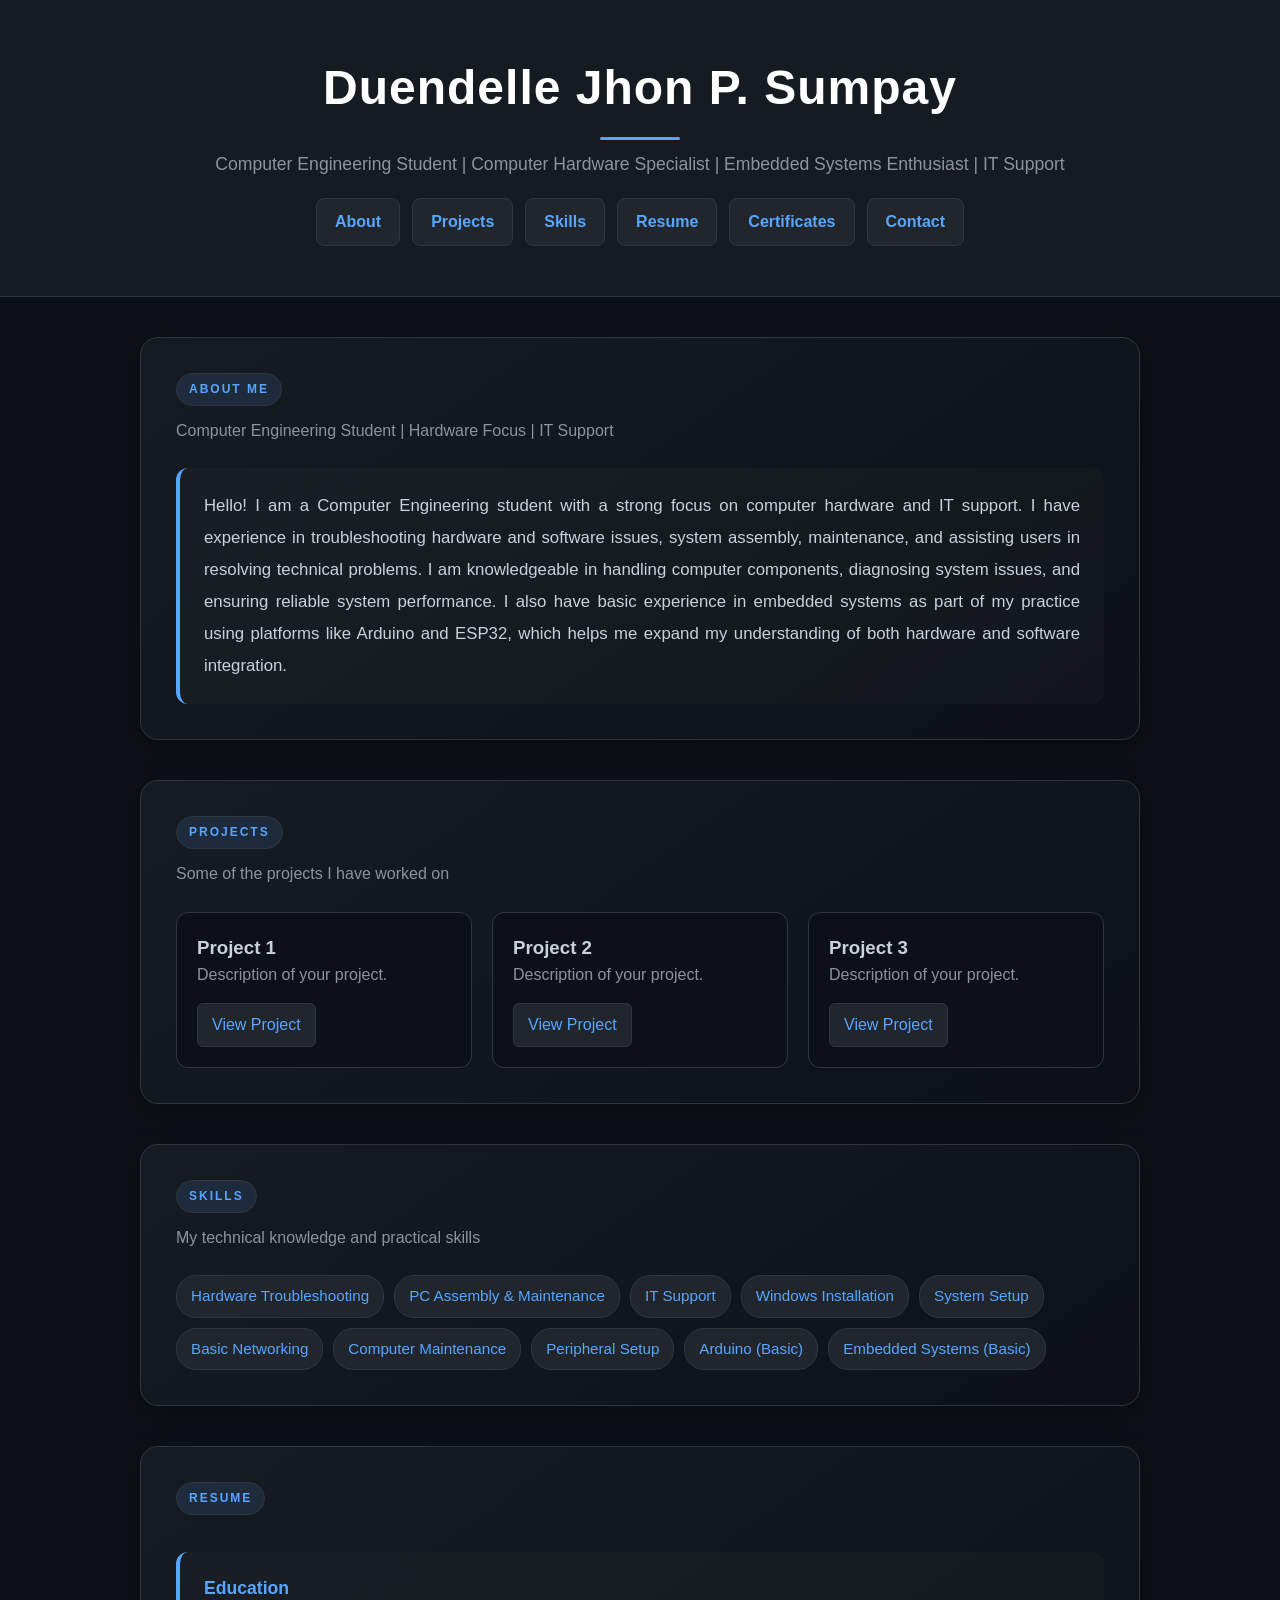
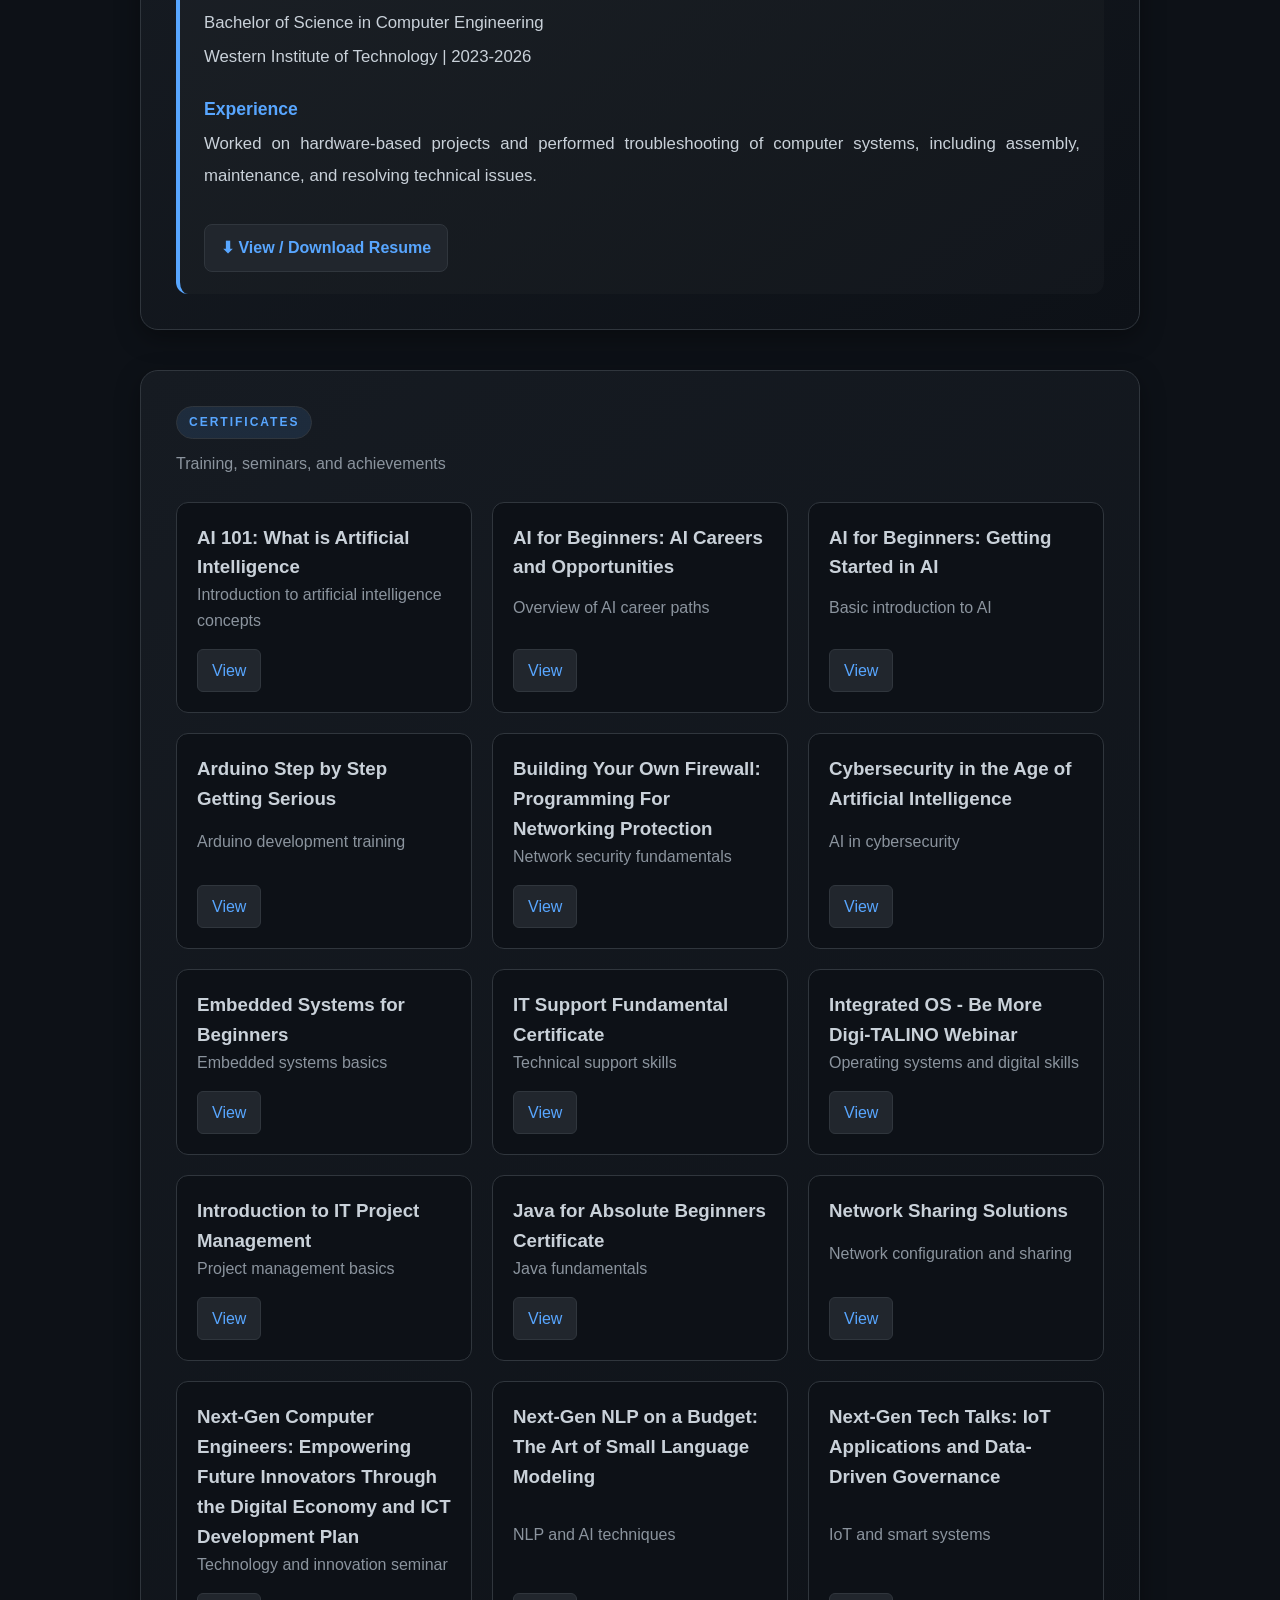
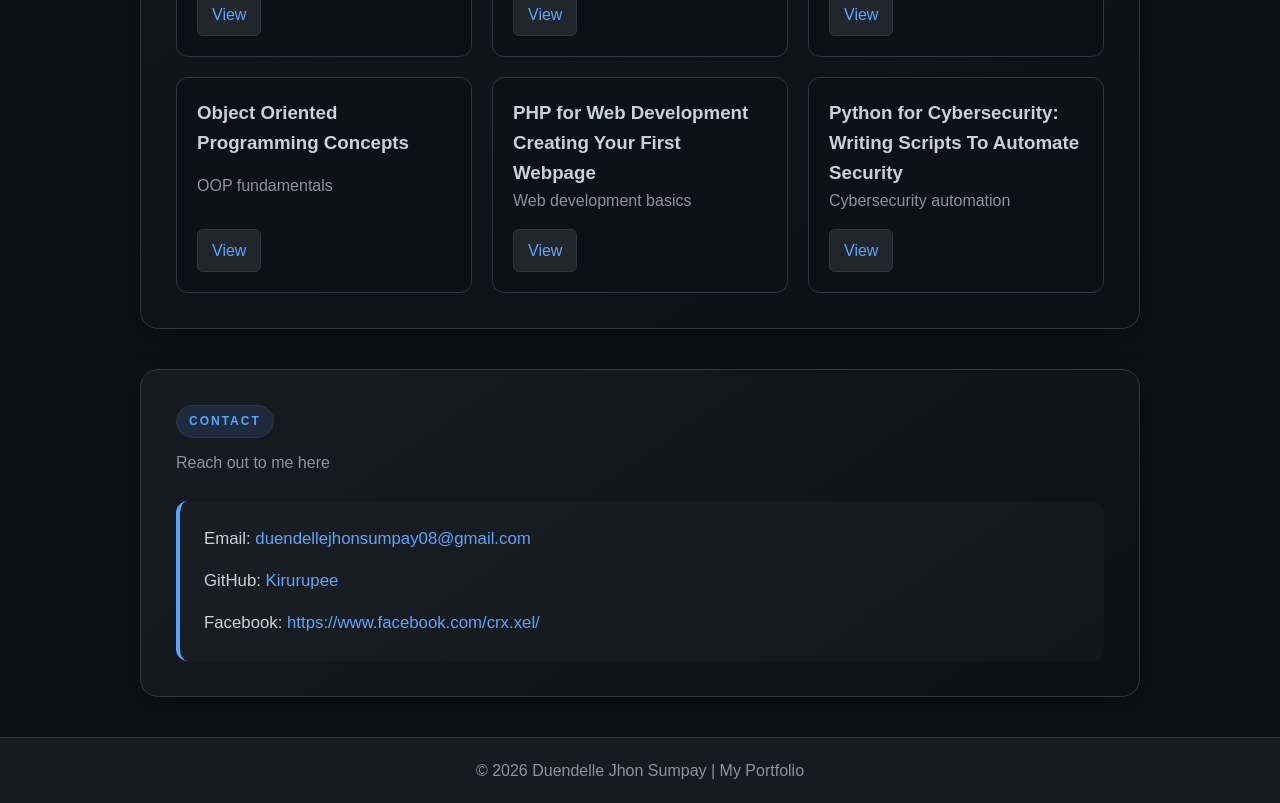
==== index.html @ 805ca786 "Rename portfolio.html to index.html" ====
<!DOCTYPE html>
<html lang="en">
<head>
  <meta charset="UTF-8" />
  <meta name="viewport" content="width=device-width, initial-scale=1.0" />
  <title>My Portfolio</title>
  <link rel="stylesheet" href="style.css" />
</head>
<body>

<header>
  <h1 class="name-title">Duendelle Jhon P. Sumpay</h1>
  <p>Computer Engineering Student | Computer Hardware Specialist | Embedded Systems Enthusiast | IT Support</p>

  <button id="topBtn" onclick="goTop()">↑ Top</button>

  <script>
    const topBtn = document.getElementById("topBtn");

    window.onscroll = function () {
      if (document.documentElement.scrollTop > 200) {
        topBtn.style.display = "block";
      } else {
        topBtn.style.display = "none";
      }
    };

    function goTop() {
      window.scrollTo({
        top: 0,
        behavior: "smooth"
      });
    }
  </script>

  <div class="header-buttons">
    <a href="#about">About</a>
    <a href="#projects">Projects</a>
    <a href="#skills">Skills</a>
    <a href="#resume">Resume</a>
    <a href="#certificates">Certificates</a>
    <a href="#contact">Contact</a>
  </div>
</header>

<section id="about" class="about-section">
  <div class="about-header">
    <span class="about-tag">ABOUT ME</span>
    <p class="about-subtitle">Computer Engineering Student | Hardware Focus | IT Support</p>
  </div>

  <div class="about-box">
    <p>
      Hello! I am a Computer Engineering student with a strong focus on computer hardware and IT support.
      I have experience in troubleshooting hardware and software issues, system assembly, maintenance,
      and assisting users in resolving technical problems. I am knowledgeable in handling computer
      components, diagnosing system issues, and ensuring reliable system performance. I also have basic
      experience in embedded systems as part of my practice using platforms like Arduino and ESP32,
      which helps me expand my understanding of both hardware and software integration.
    </p>
  </div>
</section>

<section id="projects" class="about-section">
  <div class="about-header">
    <span class="about-tag">PROJECTS</span>
    <p class="about-subtitle">Some of the projects I have worked on</p>
  </div>

  <div class="projects">
    <div class="card">
      <h3>Project 1</h3>
      <p>Description of your project.</p>
      <a href="https://github.com/Kirurupee/Portfolio/blob/main/Udemy%20(Java%20for%20Absolute%20Beginner)/Project/Simple%20Guest%20List%20Program/HTML%20Version/project1.html">View Project</a>
    </div>

    <div class="card">
      <h3>Project 2</h3>
      <p>Description of your project.</p>
      <a href="#">View Project</a>
    </div>

    <div class="card">
      <h3>Project 3</h3>
      <p>Description of your project.</p>
      <a href="#">View Project</a>
    </div>
  </div>
</section>

<section id="skills" class="about-section">
  <div class="about-header">
    <span class="about-tag">SKILLS</span>
    <p class="about-subtitle">My technical knowledge and practical skills</p>
  </div>

  <div class="skills-list">
    <span>Hardware Troubleshooting</span>
    <span>PC Assembly & Maintenance</span>
    <span>IT Support</span>
    <span>Windows Installation</span>
    <span>System Setup</span>
    <span>Basic Networking</span>
    <span>Computer Maintenance</span>
    <span>Peripheral Setup</span>
    <span>Arduino (Basic)</span>
    <span>Embedded Systems (Basic)</span>
  </div>
</section>

<section id="resume" class="about-section">
  <div class="about-header">
    <span class="about-tag">RESUME</span>
  </div>

  <div class="about-box resume-box">
    <div class="resume-item">
      <h3>Education</h3>
      <p>Bachelor of Science in Computer Engineering</p>
      <p class="muted">Western Institute of Technology | 2023-2026</p>
    </div>

    <div class="resume-item">
      <h3>Experience</h3>
      <p>
        Worked on hardware-based projects and performed troubleshooting of computer systems,
        including assembly, maintenance, and resolving technical issues.
      </p>
    </div>

    <div class="resume-download">
      <a href="https://github.com/Kirurupee/Portfolio/blob/main/Resume.pdf" target="_blank">
        ⬇ View / Download Resume
      </a>
    </div>

  </div>
</section>

<section id="certificates" class="about-section">
  <div class="about-header">
    <span class="about-tag">CERTIFICATES</span>
    <p class="about-subtitle">Training, seminars, and achievements</p>
  </div>

  <div class="projects">

    <div class="card">
      <h3>AI 101: What is Artificial Intelligence</h3>
      <p>Introduction to artificial intelligence concepts</p>
      <a href="https://github.com/Kirurupee/Portfolio/blob/main/CERTIFICATES/AI%20101%3A%20What%20is%20Artificial%20Intelligence.pdf" target="_blank">View</a>
    </div>

    <div class="card">
      <h3>AI for Beginners: AI Careers and Opportunities</h3>
      <p>Overview of AI career paths</p>
      <a href="https://github.com/Kirurupee/Portfolio/blob/main/CERTIFICATES/AI%20for%20Beginners%3A%20AI%20Careers%20and%20Opportunities.pdf" target="_blank">View</a>
    </div>

    <div class="card">
      <h3>AI for Beginners: Getting Started in AI</h3>
      <p>Basic introduction to AI</p>
      <a href="https://github.com/Kirurupee/Portfolio/blob/main/CERTIFICATES/AI%20for%20Beginners%3A%20Getting%20Started%20in%20AI.pdf" target="_blank">View</a>
    </div>

    <div class="card">
      <h3>Arduino Step by Step Getting Serious</h3>
      <p>Arduino development training</p>
      <a href="https://github.com/Kirurupee/Portfolio/blob/main/CERTIFICATES/Arduino%20Step%20by%20Step%20Getting%20Serious%20Certificate.pdf" target="_blank">View</a>
    </div>

    <div class="card">
      <h3>Building Your Own Firewall: Programming For Networking Protection</h3>
      <p>Network security fundamentals</p>
      <a href="https://github.com/Kirurupee/Portfolio/blob/main/CERTIFICATES/Building%20Your%20Own%20Firewall%3A%20Programming%20For%20Networking%20Protection.png" target="_blank">View</a>
    </div>

    <div class="card">
      <h3>Cybersecurity in the Age of Artificial Intelligence</h3>
      <p>AI in cybersecurity</p>
      <a href="https://github.com/Kirurupee/Portfolio/blob/main/CERTIFICATES/Cybersecurity%20in%20the%20Age%20of%20Artificial%20Intelligence.png" target="_blank">View</a>
    </div>

    <div class="card">
      <h3>Embedded Systems for Beginners</h3>
      <p>Embedded systems basics</p>
      <a href="https://github.com/Kirurupee/Portfolio/blob/main/CERTIFICATES/Embedded%20Systems%20for%20Beginners.jpg" target="_blank">View</a>
    </div>

    <div class="card">
      <h3>IT Support Fundamental Certificate</h3>
      <p>Technical support skills</p>
      <a href="https://github.com/Kirurupee/Portfolio/blob/main/CERTIFICATES/IT%20Support%20Fundamental%20Certificate.pdf" target="_blank">View</a>
    </div>

    <div class="card">
      <h3>Integrated OS - Be More Digi-TALINO Webinar</h3>
      <p>Operating systems and digital skills</p>
      <a href="https://github.com/Kirurupee/Portfolio/blob/main/CERTIFICATES/Integrated%20OS%20-%20Be%20More%20Digi-TALINO%20Webinar.pdf" target="_blank">View</a>
    </div>

    <div class="card">
      <h3>Introduction to IT Project Management</h3>
      <p>Project management basics</p>
      <a href="https://github.com/Kirurupee/Portfolio/blob/main/CERTIFICATES/Introduction%20to%20IT%20Project%20Management.pdf" target="_blank">View</a>
    </div>

    <div class="card">
      <h3>Java for Absolute Beginners Certificate</h3>
      <p>Java fundamentals</p>
      <a href="https://github.com/Kirurupee/Portfolio/blob/main/CERTIFICATES/Java%20for%20Absolute%20Beginners%20Certificate.pdf" target="_blank">View</a>
    </div>

    <div class="card">
      <h3>Network Sharing Solutions</h3>
      <p>Network configuration and sharing</p>
      <a href="https://github.com/Kirurupee/Portfolio/blob/main/CERTIFICATES/Network%20Sharing%20Solutions.pdf" target="_blank">View</a>
    </div>

    <div class="card">
      <h3>Next-Gen Computer Engineers: Empowering Future Innovators Through the Digital Economy and ICT Development Plan</h3>
      <p>Technology and innovation seminar</p>
      <a href="https://github.com/Kirurupee/Portfolio/blob/main/CERTIFICATES/Next-Gen%20Computer%20Engineers%3A%20Empowering%20Future%20Innovators%20Through%20the%20Digital%20Economy%20and%20ICT%20Development%20Plan.pdf" target="_blank">View</a>
    </div>

    <div class="card">
      <h3>Next-Gen NLP on a Budget: The Art of Small Language Modeling</h3>
      <p>NLP and AI techniques</p>
      <a href="https://github.com/Kirurupee/Portfolio/blob/main/CERTIFICATES/Next-Gen%20NLP%20on%20a%20Budget%3A%20The%20Art%20of%20Small%20Language%20Modeling.pdf" target="_blank">View</a>
    </div>

    <div class="card">
      <h3>Next-Gen Tech Talks: IoT Applications and Data-Driven Governance</h3>
      <p>IoT and smart systems</p>
      <a href="https://github.com/Kirurupee/Portfolio/blob/main/CERTIFICATES/Next-Gen%20Tech%20Talks%3A%20IoT%20Applications%20and%20Data-Driven%20Governance.pdf" target="_blank">View</a>
    </div>

    <div class="card">
      <h3>Object Oriented Programming Concepts</h3>
      <p>OOP fundamentals</p>
      <a href="https://github.com/Kirurupee/Portfolio/blob/main/CERTIFICATES/Object%20Oriented%20Programming%20Concepts.png" target="_blank">View</a>
    </div>

    <div class="card">
      <h3>PHP for Web Development Creating Your First Webpage</h3>
      <p>Web development basics</p>
      <a href="https://github.com/Kirurupee/Portfolio/blob/main/CERTIFICATES/PHP%20for%20Web%20Development%20Creating%20Your%20First%20Webpage.pdf" target="_blank">View</a>
    </div>

    <div class="card">
      <h3>Python for Cybersecurity: Writing Scripts To Automate Security</h3>
      <p>Cybersecurity automation</p>
      <a href="https://github.com/Kirurupee/Portfolio/blob/main/CERTIFICATES/Python%20for%20Cybersecurity%3A%20Writing%20Scripts%20To%20Automate%20Security.jpeg" target="_blank">View</a>
    </div>

  </div>
</section>

<section id="contact" class="about-section contact-section">
  <div class="about-header">
    <span class="about-tag">CONTACT</span>
    <p class="about-subtitle">Reach out to me here</p>
  </div>

  <div class="about-box contact-box">
    <p>Email: <a href="mailto:duendellejhonsumpay08@gmail.com">duendellejhonsumpay08@gmail.com</a></p>
    <p>GitHub: <a href="https://github.com/Kirurupee" target="_blank">Kirurupee</a></p>
    <p>Facebook: <a href="#">https://www.facebook.com/crx.xel/</a></p>
  </div>
</section>

<footer>
  <p>© 2026 Duendelle Jhon Sumpay | My Portfolio</p>
</footer>

</body>
</html>
---- style.css ----
* {
    margin: 0;
    padding: 0;
    box-sizing: border-box;
    font-family: Arial, sans-serif;
}

html {
    scroll-behavior: smooth;
}

body {
    background: #0d1117;
    color: #c9d1d9;
    line-height: 1.6;
}

header {
    background: #161b22;
    color: white;
    text-align: center;
    padding: 50px 20px;
    border-bottom: 1px solid #30363d;
}

header h1 {
    font-size: 2.5rem;
    margin-bottom: 10px;
}

header p {
    font-size: 1.1rem;
    color: #8b949e;
}

.header-buttons {
    margin-top: 20px;
    display: flex;
    justify-content: center;
    gap: 12px;
    flex-wrap: wrap;
}

.header-buttons a {
    display: inline-block;
    padding: 10px 18px;
    background: #21262d;
    color: #58a6ff;
    text-decoration: none;
    border-radius: 8px;
    font-weight: bold;
    border: 1px solid #30363d;
    transition: 0.2s ease;
}

.header-buttons a:hover {
    background: #30363d;
    color: #79c0ff;
    transform: translateY(-2px);
}

section {
    max-width: 1000px;
    margin: 40px auto;
    padding: 20px;
    background: #161b22;
    border-radius: 12px;
    box-shadow: 0 4px 10px rgba(0, 0, 0, 0.5);
    border: 1px solid #30363d;
}

h2 {
    margin-bottom: 15px;
    color: #58a6ff;
    border-bottom: 2px solid #58a6ff;
    display: inline-block;
    padding-bottom: 5px;
}

.about p {
    margin-top: 10px;
}

.projects {
    display: grid;
    grid-template-columns: repeat(auto-fit, minmax(250px, 1fr));
    gap: 20px;
    margin-top: 20px;
}

.card {
    background: #0d1117;
    border: 1px solid #30363d;
    border-radius: 12px;
    padding: 20px;
    display: flex;
    flex-direction: column;
    justify-content: space-between; /* pushes button to bottom */
    height: 100%;
    transition: transform 0.2s ease, box-shadow 0.2s ease;
}

.card p {
    color: #8b949e;
    margin-bottom: 15px;
}

/* FIXED BUTTON STYLE */
.card a {
    align-self: flex-start;
    padding: 8px 14px;
    background: #21262d;
    border: 1px solid #30363d;
    border-radius: 6px;
    color: #58a6ff;
    text-decoration: none;
    font-weight: 500;
    transition: 0.2s;
}

.card a:hover {
    background: #30363d;
    color: #79c0ff;
}

.skills-list {
    display: flex;
    flex-wrap: wrap;
    gap: 10px;
    margin-top: 15px;
}

.skills-list span {
    background: #21262d;
    color: #58a6ff;
    padding: 8px 14px;
    border-radius: 20px;
    font-size: 0.95rem;
    border: 1px solid #30363d;
}

.contact a,
#resume a,
.contact-box a {
    color: #58a6ff;
    text-decoration: none;
}

footer {
    text-align: center;
    padding: 20px;
    margin-top: 30px;
    background: #161b22;
    color: #8b949e;
    border-top: 1px solid #30363d;
}

#topBtn {
    display: none;
    position: fixed;
    bottom: 30px;
    right: 30px;
    z-index: 100;
    background: #21262d;
    color: #58a6ff;
    border: 1px solid #30363d;
    padding: 12px 16px;
    border-radius: 50%;
    font-size: 16px;
    cursor: pointer;
    transition: 0.2s;
}

#topBtn:hover {
    background: #30363d;
    color: #79c0ff;
}

.about-section {
    max-width: 1000px;
    margin: 40px auto;
    padding: 35px;
    background: linear-gradient(145deg, #161b22, #0d1117);
    border: 1px solid #30363d;
    border-radius: 18px;
    box-shadow: 0 8px 24px rgba(0, 0, 0, 0.35);
}

.about-header {
    margin-bottom: 25px;
}

.about-tag {
    display: inline-block;
    font-size: 12px;
    letter-spacing: 2px;
    font-weight: bold;
    color: #58a6ff;
    background: rgba(88, 166, 255, 0.12);
    border: 1px solid #30363d;
    padding: 6px 12px;
    border-radius: 20px;
    margin-bottom: 12px;
}

.about-header h2 {
    font-size: 2rem;
    color: #ffffff;
    margin-bottom: 8px;
    border: none;
    padding: 0;
}

.about-subtitle {
    color: #8b949e;
    font-size: 1rem;
}

.about-box {
    background: rgba(255, 255, 255, 0.02);
    border-left: 4px solid #58a6ff;
    padding: 22px 24px;
    border-radius: 12px;
}

.about-box p {
    color: #c9d1d9;
    font-size: 1.05rem;
    line-height: 1.9;
    text-align: justify;
}

.contact-box p {
    margin-bottom: 10px;
}

.contact-box p:last-child {
    margin-bottom: 0;
}
.name-title {
    font-size: 3rem;
    font-weight: bold;
    text-align: center;
    color: #ffffff;
    letter-spacing: 1px;
    margin-bottom: 10px;
    position: relative;
}

/* underline accent */
.name-title::after {
    content: "";
    display: block;
    width: 80px;
    height: 3px;
    background: #58a6ff;
    margin: 10px auto 0;
    border-radius: 2px;
}

/* subtle glow on hover */
.name-title:hover {
    text-shadow: 0 0 10px rgba(88,166,255,0.4);
}
.resume-box {
    display: flex;
    flex-direction: column;
    gap: 20px;
}

.resume-item h3 {
    color: #58a6ff;
    margin-bottom: 5px;
    font-size: 1.1rem;
}

.resume-item p {
    margin: 2px 0;
}

.muted {
    color: #8b949e;
    font-size: 0.9rem;
}

/* Download button */
.resume-download {
    margin-top: 10px;
}

.resume-download a {
    display: inline-block;
    padding: 10px 16px;
    background: #21262d;
    border: 1px solid #30363d;
    border-radius: 8px;
    color: #58a6ff;
    text-decoration: none;
    font-weight: bold;
    transition: 0.2s;
}

.resume-download a:hover {
    background: #30363d;
    color: #79c0ff;
}
.projects {
    display: grid;
    grid-template-columns: repeat(auto-fit, minmax(280px, 1fr));
    gap: 20px;
    align-items: stretch;
}
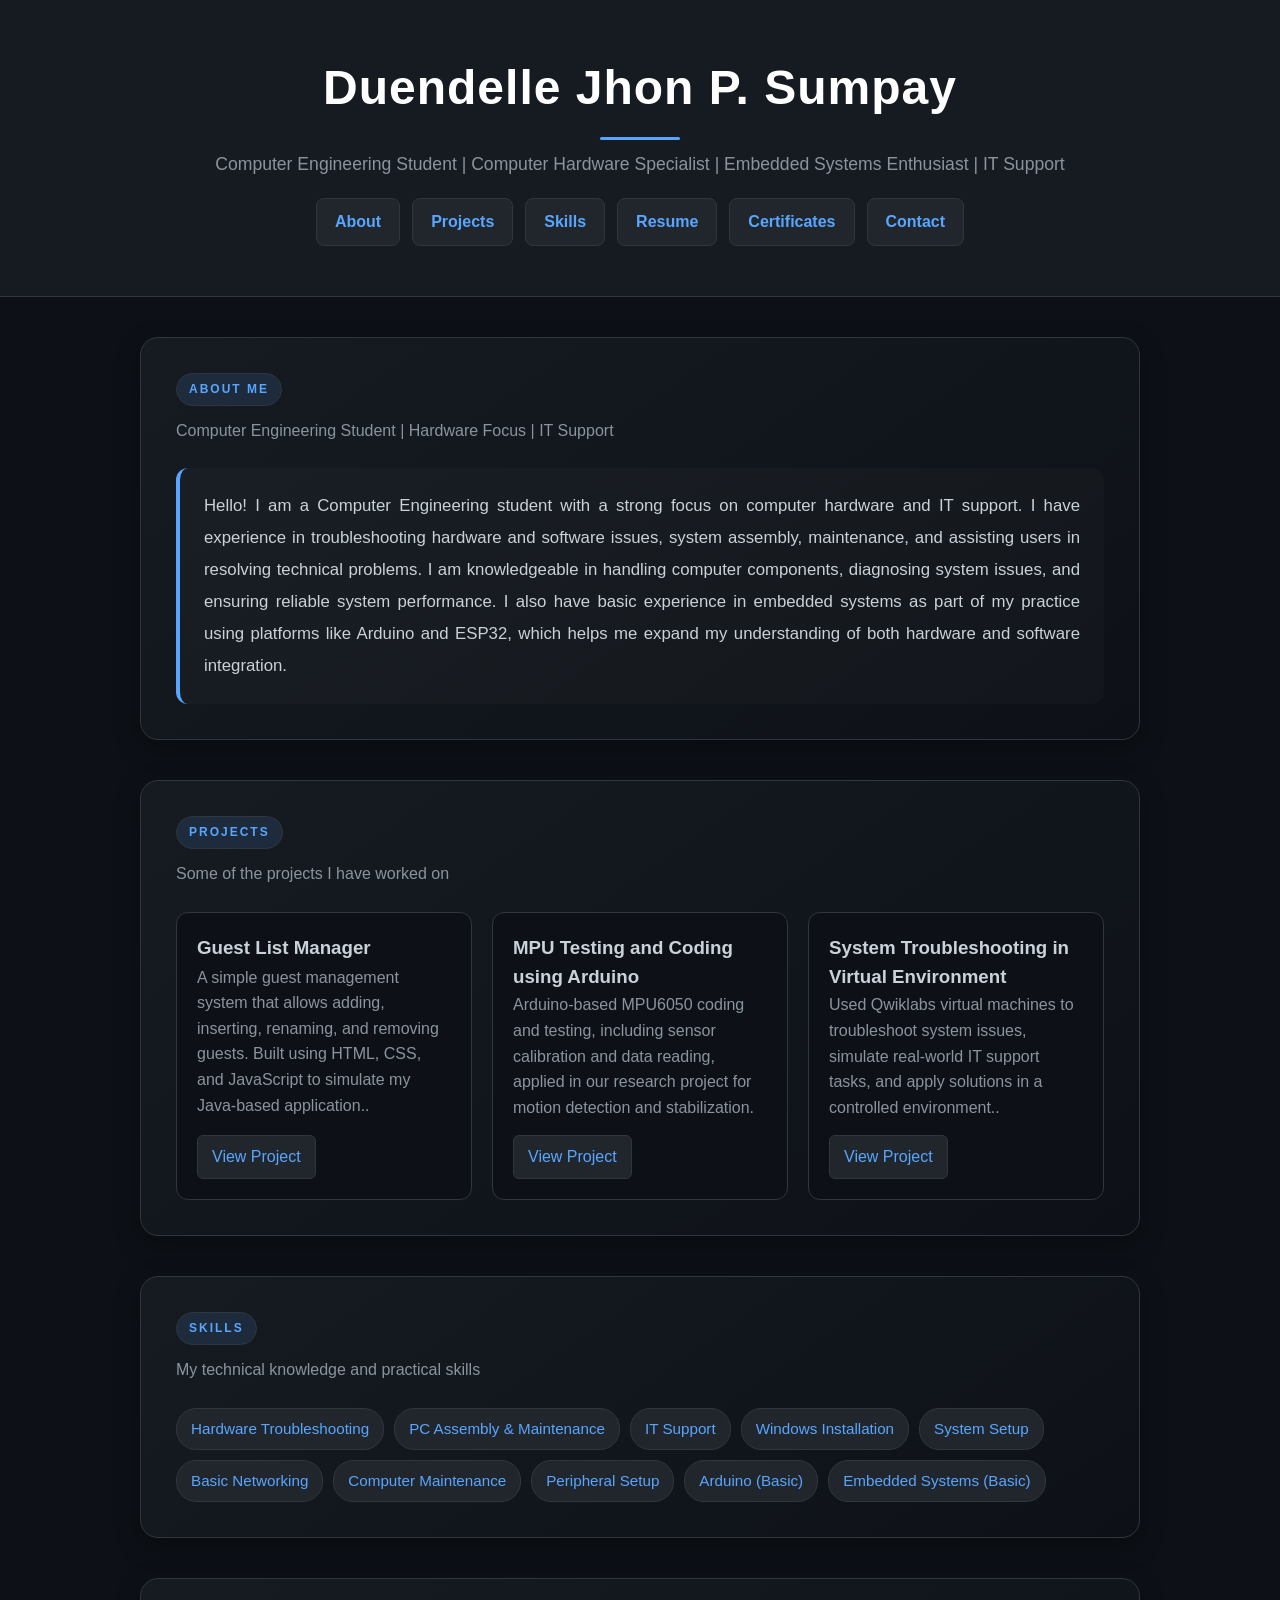
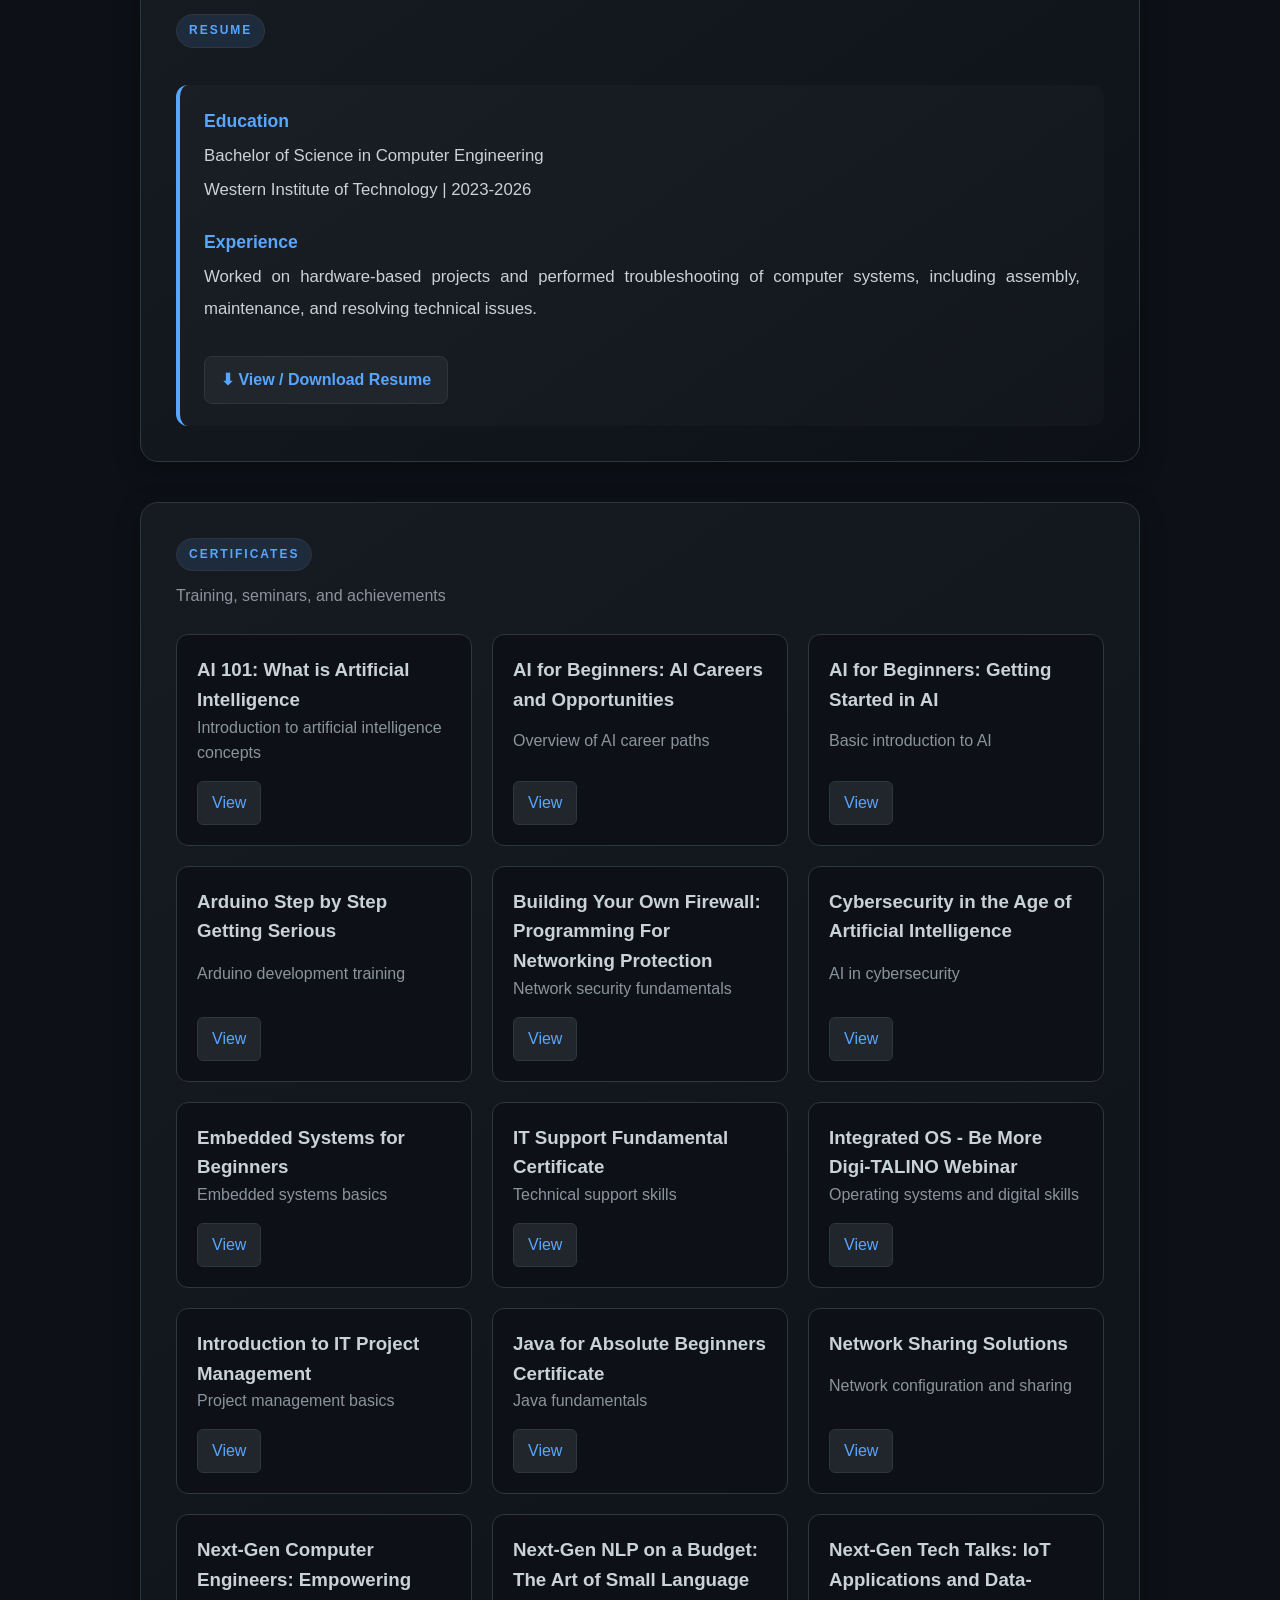
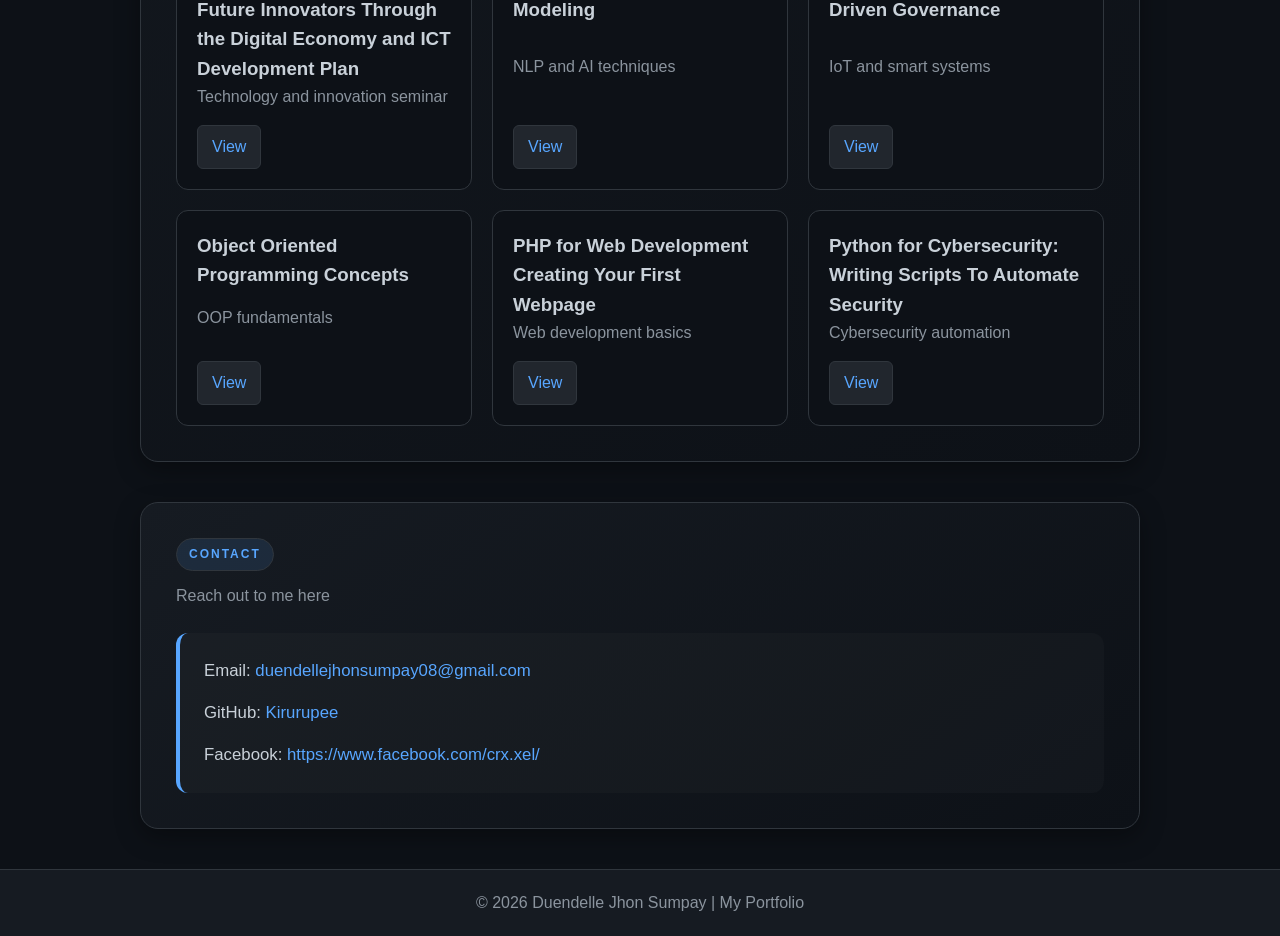
==== commit 9c0db9ab: "Add files via upload" ====
--- a/index.html
+++ b/index.html
@@ -69,21 +69,21 @@
 
   <div class="projects">
     <div class="card">
-      <h3>Project 1</h3>
-      <p>Description of your project.</p>
-      <a href="https://github.com/Kirurupee/Portfolio/blob/main/Udemy%20(Java%20for%20Absolute%20Beginner)/Project/Simple%20Guest%20List%20Program/HTML%20Version/project1.html">View Project</a>
-    </div>
-
-    <div class="card">
-      <h3>Project 2</h3>
-      <p>Description of your project.</p>
-      <a href="#">View Project</a>
-    </div>
-
-    <div class="card">
-      <h3>Project 3</h3>
-      <p>Description of your project.</p>
-      <a href="#">View Project</a>
+      <h3>Guest List Manager</h3>
+      <p>A simple guest management system that allows adding, inserting, renaming, and removing guests. Built using HTML, CSS, and JavaScript to simulate my Java-based application..</p>
+      <a href="https://kirurupee.github.io/HTML-Version/">View Project</a>
+    </div>
+
+    <div class="card">
+      <h3>MPU Testing and Coding using Arduino</h3>
+      <p>Arduino-based MPU6050 coding and testing, including sensor calibration and data reading, applied in our research project for motion detection and stabilization.</p>
+      <a href="https://github.com/Kirurupee/Portfolio/blob/main/Udemy%20(Arduino%20Step%20by%20Step%20Getting%20Serious)/MPU%20Testing.mp4">View Project</a>
+    </div>
+
+    <div class="card">
+      <h3>System Troubleshooting in Virtual Environment</h3>
+      <p>Used Qwiklabs virtual machines to troubleshoot system issues, simulate real-world IT support tasks, and apply solutions in a controlled environment..</p>
+      <a href="https://github.com/Kirurupee/Portfolio/blob/main/Coursera%20(IT%20Support%20Fundamental)/Laboratory/Qwiklabs%20Linux%20Laboratory.png">View Project</a>
     </div>
   </div>
 </section>
@@ -274,4 +274,4 @@
 </footer>
 
 </body>
-</html>
+</html>
